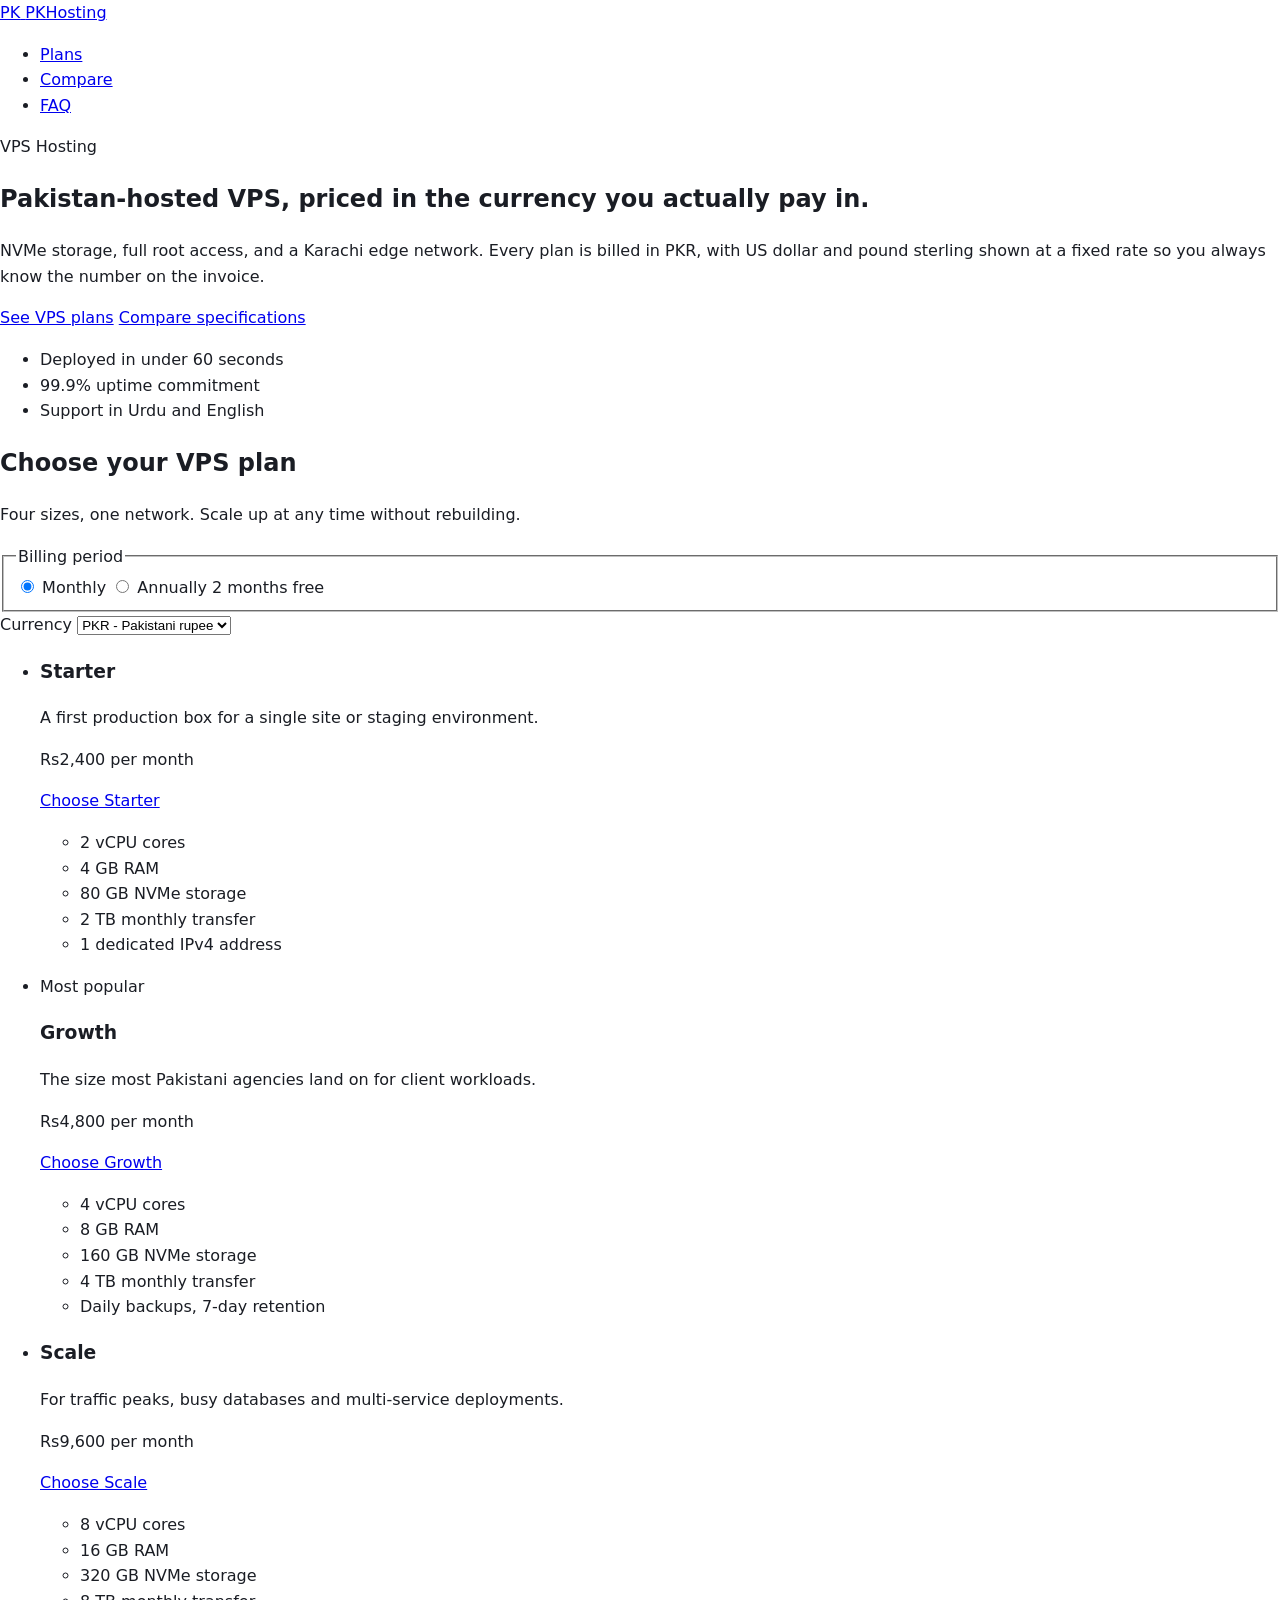
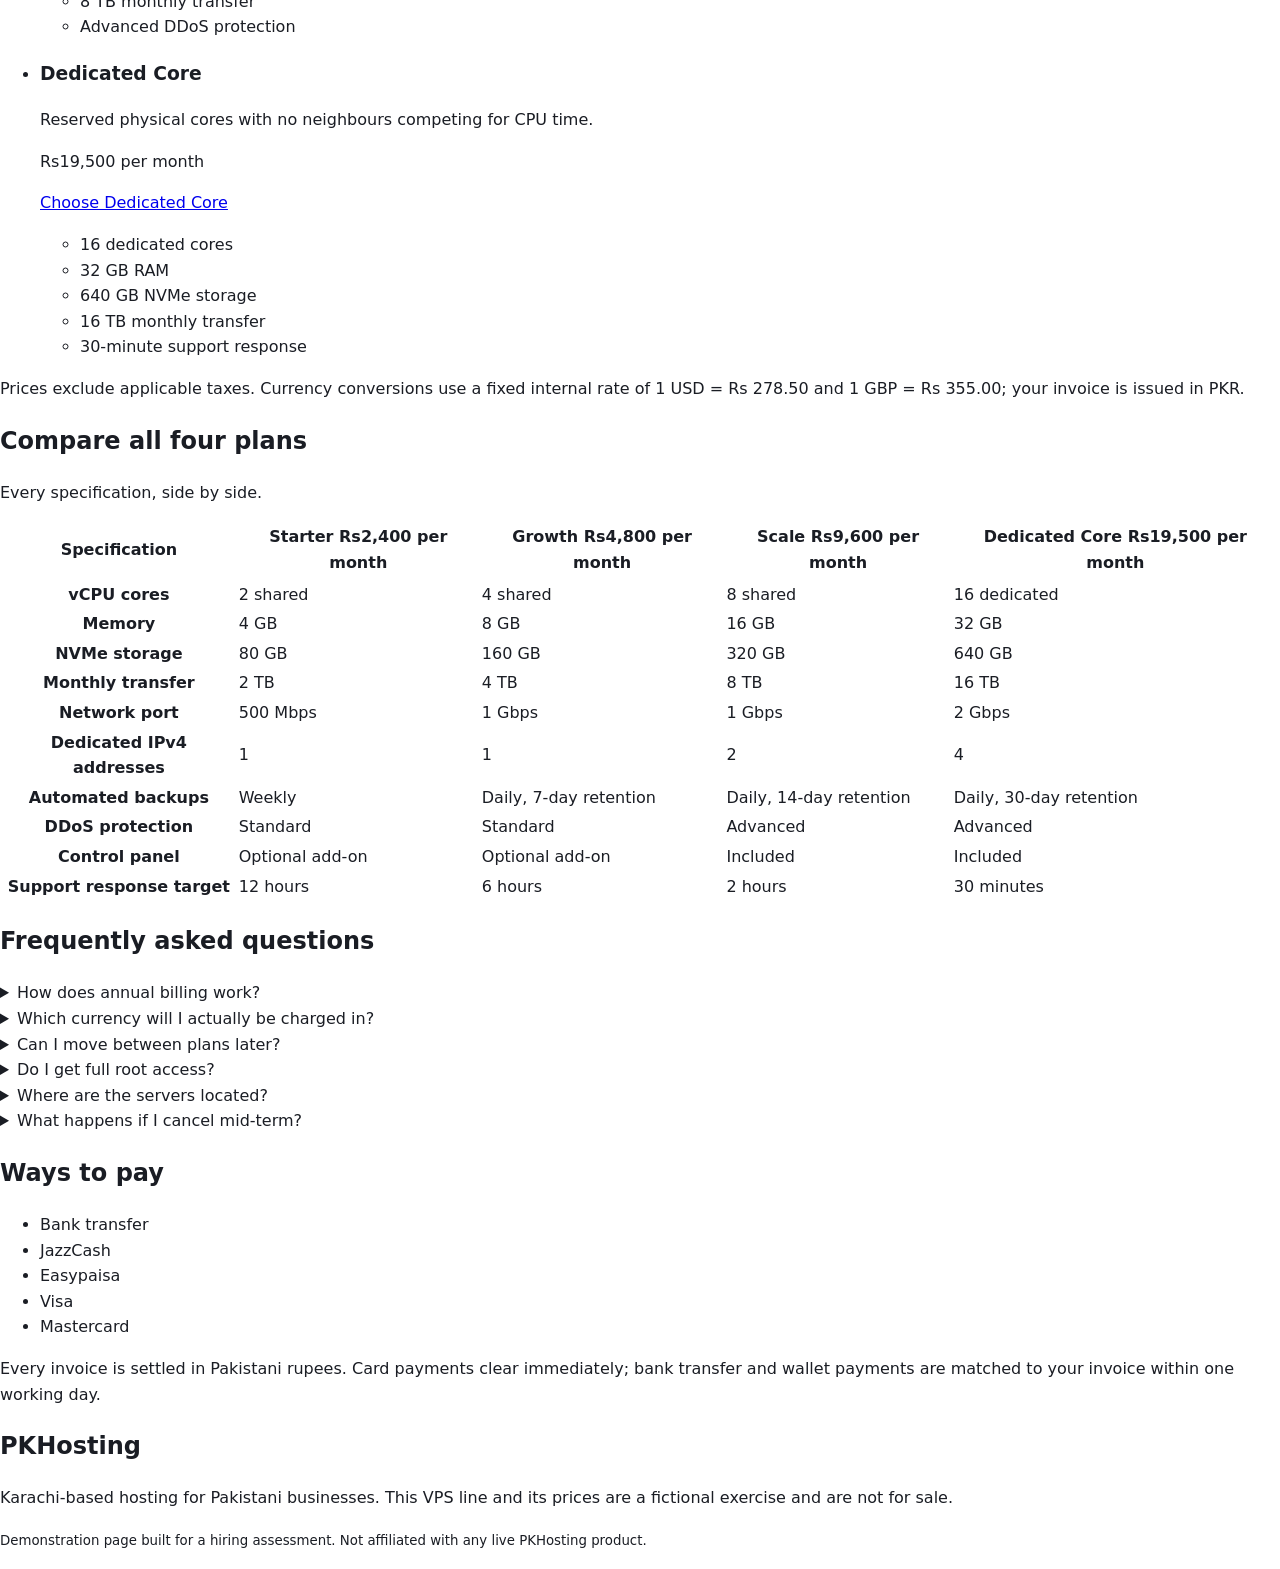
==== index.html @ d2197030 "Scaffold repo and semantic page markup Build the page as static HTML first, so it reads correctly be" ====
<!doctype html>
<html lang="en" class="no-js">
<head>
<meta charset="utf-8">
<meta name="viewport" content="width=device-width, initial-scale=1">
<title>VPS Hosting | PKHosting</title>
<meta name="description" content="VPS hosting plans for Pakistan. NVMe storage, full root access, and local support. Monthly or annual billing in PKR, USD or GBP.">
<link rel="stylesheet" href="css/styles.css">
<script>document.documentElement.classList.remove('no-js');</script>
</head>
<body>

<a class="skip-link" href="#main">Skip to main content</a>

<header class="site-header">
  <div class="wrap site-header__inner">
    <a class="brand" href="#main">
      <span class="brand__mark" aria-hidden="true">PK</span>
      <span class="brand__name">PKHosting</span>
    </a>
    <nav class="site-nav" aria-label="Primary">
      <ul class="site-nav__list">
        <li><a href="#plans">Plans</a></li>
        <li><a href="#compare">Compare</a></li>
        <li><a href="#faq">FAQ</a></li>
      </ul>
    </nav>
  </div>
</header>

<main id="main">

  <!-- Hero -->
  <section class="hero">
    <div class="wrap hero__inner">
      <p class="hero__eyebrow">VPS Hosting</p>
      <h1 class="hero__title">Pakistan-hosted VPS, priced in the currency you actually pay in.</h1>
      <p class="hero__lede">
        NVMe storage, full root access, and a Karachi edge network. Every plan is billed
        in PKR, with US dollar and pound sterling shown at a fixed rate so
        you always know the number on the invoice.
      </p>
      <p class="hero__actions">
        <a class="btn btn--primary" href="#plans">See VPS plans</a>
        <a class="btn btn--ghost" href="#compare">Compare specifications</a>
      </p>
      <ul class="hero__points">
        <li>Deployed in under 60 seconds</li>
        <li>99.9% uptime commitment</li>
        <li>Support in Urdu and English</li>
      </ul>
    </div>
  </section>

  <!-- Plans -->
  <section id="plans" class="plans" aria-labelledby="plans-heading">
    <div class="wrap">
      <div class="section-head">
        <h2 id="plans-heading">Choose your VPS plan</h2>
        <p class="section-head__lede">Four sizes, one network. Scale up at any time without rebuilding.</p>
      </div>

      <!-- Hidden without JS, so we never show a control that cannot do anything. -->
      <div class="controls js-only">
        <fieldset class="billing">
          <legend class="billing__legend">Billing period</legend>
          <div class="billing__options">
            <input type="radio" id="billing-monthly" name="billing" value="monthly" checked>
            <label for="billing-monthly">Monthly</label>
            <input type="radio" id="billing-annual" name="billing" value="annual">
            <label for="billing-annual">Annually <span class="billing__hint">2 months free</span></label>
          </div>
        </fieldset>

        <div class="currency">
          <label for="currency-select">Currency</label>
          <select id="currency-select" name="currency">
            <option value="PKR" selected>PKR - Pakistani rupee</option>
            <option value="USD">USD - US dollar</option>
            <option value="GBP">GBP - pound sterling</option>
          </select>
        </div>
      </div>

      <!-- Monthly PKR is the source of truth. data-plan keys the rewrite; text and key must not drift. -->
      <ul class="cards" role="list">

        <li class="card">
          <h3 class="card__name" id="plan-starter">Starter</h3>
          <p class="card__pitch">A first production box for a single site or staging environment.</p>
          <p class="card__price">
            <span class="price" data-plan="starter">
              <span class="price__symbol">Rs</span><span class="price__amount">2,400</span>
            </span>
            <span class="price__period">per month</span>
          </p>
          <p class="card__annual" data-annual-line hidden>
            <span class="card__annual-total"></span>
            <span class="card__annual-save"></span>
          </p>
          <p class="card__cta">
            <a class="btn btn--ghost btn--block" href="#compare" aria-describedby="plan-starter">Choose Starter</a>
          </p>
          <ul class="card__specs" role="list">
            <li>2 vCPU cores</li>
            <li>4 GB RAM</li>
            <li>80 GB NVMe storage</li>
            <li>2 TB monthly transfer</li>
            <li>1 dedicated IPv4 address</li>
          </ul>
        </li>

        <li class="card card--featured">
          <p class="card__flag">Most popular</p>
          <h3 class="card__name" id="plan-growth">Growth</h3>
          <p class="card__pitch">The size most Pakistani agencies land on for client workloads.</p>
          <p class="card__price">
            <span class="price" data-plan="growth">
              <span class="price__symbol">Rs</span><span class="price__amount">4,800</span>
            </span>
            <span class="price__period">per month</span>
          </p>
          <p class="card__annual" data-annual-line hidden>
            <span class="card__annual-total"></span>
            <span class="card__annual-save"></span>
          </p>
          <p class="card__cta">
            <a class="btn btn--primary btn--block" href="#compare" aria-describedby="plan-growth">Choose Growth</a>
          </p>
          <ul class="card__specs" role="list">
            <li>4 vCPU cores</li>
            <li>8 GB RAM</li>
            <li>160 GB NVMe storage</li>
            <li>4 TB monthly transfer</li>
            <li>Daily backups, 7-day retention</li>
          </ul>
        </li>

        <li class="card">
          <h3 class="card__name" id="plan-scale">Scale</h3>
          <p class="card__pitch">For traffic peaks, busy databases and multi-service deployments.</p>
          <p class="card__price">
            <span class="price" data-plan="scale">
              <span class="price__symbol">Rs</span><span class="price__amount">9,600</span>
            </span>
            <span class="price__period">per month</span>
          </p>
          <p class="card__annual" data-annual-line hidden>
            <span class="card__annual-total"></span>
            <span class="card__annual-save"></span>
          </p>
          <p class="card__cta">
            <a class="btn btn--ghost btn--block" href="#compare" aria-describedby="plan-scale">Choose Scale</a>
          </p>
          <ul class="card__specs" role="list">
            <li>8 vCPU cores</li>
            <li>16 GB RAM</li>
            <li>320 GB NVMe storage</li>
            <li>8 TB monthly transfer</li>
            <li>Advanced DDoS protection</li>
          </ul>
        </li>

        <li class="card">
          <h3 class="card__name" id="plan-dedicated">Dedicated Core</h3>
          <p class="card__pitch">Reserved physical cores with no neighbours competing for CPU time.</p>
          <p class="card__price">
            <span class="price" data-plan="dedicated">
              <span class="price__symbol">Rs</span><span class="price__amount">19,500</span>
            </span>
            <span class="price__period">per month</span>
          </p>
          <p class="card__annual" data-annual-line hidden>
            <span class="card__annual-total"></span>
            <span class="card__annual-save"></span>
          </p>
          <p class="card__cta">
            <a class="btn btn--ghost btn--block" href="#compare" aria-describedby="plan-dedicated">Choose Dedicated Core</a>
          </p>
          <ul class="card__specs" role="list">
            <li>16 dedicated cores</li>
            <li>32 GB RAM</li>
            <li>640 GB NVMe storage</li>
            <li>16 TB monthly transfer</li>
            <li>30-minute support response</li>
          </ul>
        </li>

      </ul>

      <p class="plans__note">
        Prices exclude applicable taxes. Currency conversions use a fixed internal rate
        of 1 USD = Rs 278.50 and 1 GBP = Rs 355.00; your invoice is issued in PKR.
      </p>
    </div>
  </section>

  <!-- Comparison -->
  <section id="compare" class="compare" aria-labelledby="compare-heading">
    <div class="wrap">
      <div class="section-head">
        <h2 id="compare-heading">Compare all four plans</h2>
        <p class="section-head__lede">Every specification, side by side.</p>
      </div>

      <!-- tabindex makes the overflow scrollable by keyboard; role+label name it on focus. -->
      <div class="table-scroll" tabindex="0" role="region" aria-labelledby="compare-heading">
        <table class="spec-table">
          <caption class="visually-hidden">
            VPS plan specifications compared across Starter, Growth, Scale and Dedicated Core.
          </caption>
          <thead>
            <tr>
              <th scope="col" class="spec-table__rowhead">Specification</th>
              <th scope="col">
                <span class="spec-table__plan">Starter</span>
                <span class="price" data-plan="starter">
                  <span class="price__symbol">Rs</span><span class="price__amount">2,400</span>
                </span>
                <span class="spec-table__period">per month</span>
              </th>
              <th scope="col" class="spec-table__col--featured">
                <span class="spec-table__plan">Growth</span>
                <span class="price" data-plan="growth">
                  <span class="price__symbol">Rs</span><span class="price__amount">4,800</span>
                </span>
                <span class="spec-table__period">per month</span>
              </th>
              <th scope="col">
                <span class="spec-table__plan">Scale</span>
                <span class="price" data-plan="scale">
                  <span class="price__symbol">Rs</span><span class="price__amount">9,600</span>
                </span>
                <span class="spec-table__period">per month</span>
              </th>
              <th scope="col">
                <span class="spec-table__plan">Dedicated Core</span>
                <span class="price" data-plan="dedicated">
                  <span class="price__symbol">Rs</span><span class="price__amount">19,500</span>
                </span>
                <span class="spec-table__period">per month</span>
              </th>
            </tr>
          </thead>
          <tbody>
            <tr>
              <th scope="row">vCPU cores</th>
              <td>2 shared</td>
              <td>4 shared</td>
              <td>8 shared</td>
              <td>16 dedicated</td>
            </tr>
            <tr>
              <th scope="row">Memory</th>
              <td>4 GB</td>
              <td>8 GB</td>
              <td>16 GB</td>
              <td>32 GB</td>
            </tr>
            <tr>
              <th scope="row">NVMe storage</th>
              <td>80 GB</td>
              <td>160 GB</td>
              <td>320 GB</td>
              <td>640 GB</td>
            </tr>
            <tr>
              <th scope="row">Monthly transfer</th>
              <td>2 TB</td>
              <td>4 TB</td>
              <td>8 TB</td>
              <td>16 TB</td>
            </tr>
            <tr>
              <th scope="row">Network port</th>
              <td>500 Mbps</td>
              <td>1 Gbps</td>
              <td>1 Gbps</td>
              <td>2 Gbps</td>
            </tr>
            <tr>
              <th scope="row">Dedicated IPv4 addresses</th>
              <td>1</td>
              <td>1</td>
              <td>2</td>
              <td>4</td>
            </tr>
            <tr>
              <th scope="row">Automated backups</th>
              <td>Weekly</td>
              <td>Daily, 7-day retention</td>
              <td>Daily, 14-day retention</td>
              <td>Daily, 30-day retention</td>
            </tr>
            <tr>
              <th scope="row">DDoS protection</th>
              <td>Standard</td>
              <td>Standard</td>
              <td>Advanced</td>
              <td>Advanced</td>
            </tr>
            <tr>
              <th scope="row">Control panel</th>
              <td>Optional add-on</td>
              <td>Optional add-on</td>
              <td>Included</td>
              <td>Included</td>
            </tr>
            <tr>
              <th scope="row">Support response target</th>
              <td>12 hours</td>
              <td>6 hours</td>
              <td>2 hours</td>
              <td>30 minutes</td>
            </tr>
          </tbody>
        </table>
      </div>
    </div>
  </section>

  <!-- FAQ -->
  <section id="faq" class="faq" aria-labelledby="faq-heading">
    <div class="wrap wrap--narrow">
      <div class="section-head">
        <h2 id="faq-heading">Frequently asked questions</h2>
      </div>

      <details class="faq__item">
        <summary>How does annual billing work?</summary>
        <div class="faq__body">
          <p>
            Annual plans are charged for ten months instead of twelve, so two months are
            free. The full year is invoiced once, up front, and the per-month figure shown
            on annual cards is that yearly total divided by twelve.
          </p>
        </div>
      </details>

      <details class="faq__item">
        <summary>Which currency will I actually be charged in?</summary>
        <div class="faq__body">
          <p>
            Every invoice is issued in Pakistani rupees. US dollar and pound sterling
            figures are shown for reference at a fixed internal rate and are not a
            live market quote, so what you see here is what appears on the invoice.
          </p>
        </div>
      </details>

      <details class="faq__item">
        <summary>Can I move between plans later?</summary>
        <div class="faq__body">
          <p>
            Yes. Upgrades apply immediately with the remaining balance credited against
            the new plan. Downgrades take effect at the start of your next billing period
            so you keep the resources you have already paid for.
          </p>
        </div>
      </details>

      <details class="faq__item">
        <summary>Do I get full root access?</summary>
        <div class="faq__body">
          <p>
            All four plans include full root access over SSH, your own kernel, and a
            console you can reach even if the network configuration is broken. A control
            panel is available if you would rather not work at the command line.
          </p>
        </div>
      </details>

      <details class="faq__item">
        <summary>Where are the servers located?</summary>
        <div class="faq__body">
          <p>
            The VPS fleet is hosted in Karachi with an onward peering route through Dubai.
            For visitors inside Pakistan this keeps round-trip latency well below what an
            equivalent server in Europe or North America can offer.
          </p>
        </div>
      </details>

      <details class="faq__item">
        <summary>What happens if I cancel mid-term?</summary>
        <div class="faq__body">
          <p>
            Monthly plans can be cancelled before the next renewal date with no fee.
            Annual plans are refundable on a pro-rata basis for the unused whole months,
            less the two months that were given free at the start of the term.
          </p>
        </div>
      </details>
    </div>
  </section>

  <!-- Summarises the change; re-reading all eight prices on every toggle is unusable. -->
  <p id="price-announcer" class="visually-hidden" role="status" aria-live="polite" aria-atomic="true"></p>

</main>

<footer class="site-footer">
  <div class="wrap site-footer__inner">

    <section class="payments" aria-labelledby="payments-heading">
      <h2 id="payments-heading" class="site-footer__heading">Ways to pay</h2>
      <ul class="payments__list" role="list">
        <li class="payment">Bank transfer</li>
        <li class="payment">JazzCash</li>
        <li class="payment">Easypaisa</li>
        <li class="payment">Visa</li>
        <li class="payment">Mastercard</li>
      </ul>
      <p class="payments__note">
        Every invoice is settled in Pakistani rupees. Card payments clear immediately;
        bank transfer and wallet payments are matched to your invoice within one working day.
      </p>
    </section>

    <section class="site-footer__about" aria-labelledby="about-heading">
      <h2 id="about-heading" class="site-footer__heading">PKHosting</h2>
      <p>
        Karachi-based hosting for Pakistani businesses. This VPS line and its prices are
        a fictional exercise and are not for sale.
      </p>
    </section>

  </div>
  <p class="site-footer__legal">
    <small>Demonstration page built for a hiring assessment. Not affiliated with any live PKHosting product.</small>
  </p>
</footer>

</body>
</html>
---- css/styles.css ----
/* ============================================================================
   PKHosting VPS Hosting - baseline layer
   ----------------------------------------------------------------------------
   Only the rules the markup cannot be judged without: the utilities referenced
   by class in index.html, and the scroll containment that keeps the comparison
   table off the page's horizontal axis.
   ========================================================================== */

*,
*::before,
*::after {
  box-sizing: border-box;
}

body {
  margin: 0;
  font-family: system-ui, -apple-system, "Segoe UI", Roboto, sans-serif;
  line-height: 1.6;
  color: #1a1d24;
  background: #ffffff;
}

/* Content that must exist for assistive technology but not on screen. */
.visually-hidden {
  position: absolute;
  width: 1px;
  height: 1px;
  margin: -1px;
  padding: 0;
  border: 0;
  overflow: hidden;
  clip: rect(0 0 0 0);
  clip-path: inset(50%);
  white-space: nowrap;
}

/* Skip link stays reachable, and becomes visible once focused. */
.skip-link {
  position: absolute;
  left: 0;
  top: -3rem;
  z-index: 10;
  padding: 0.5rem 1rem;
  background: #1a1d24;
  color: #ffffff;
  transition: top 120ms ease-in;
}

.skip-link:focus {
  top: 0;
}

/*
  The billing toggle and currency selector do nothing without scripting, so
  they are not offered at all in that case. The prices already in the markup
  are monthly PKR and remain correct.
*/
.no-js .js-only {
  display: none;
}

/*
  Horizontal scrolling is confined to this container. Page-level sideways
  scroll is treated as a defect, a visibly scrollable table is not.
*/
.table-scroll {
  overflow-x: auto;
  -webkit-overflow-scrolling: touch;
}

/* Never remove the focus ring; the visual pass restyles it rather than hiding it. */
:focus-visible {
  outline: 3px solid #0b5fff;
  outline-offset: 2px;
}
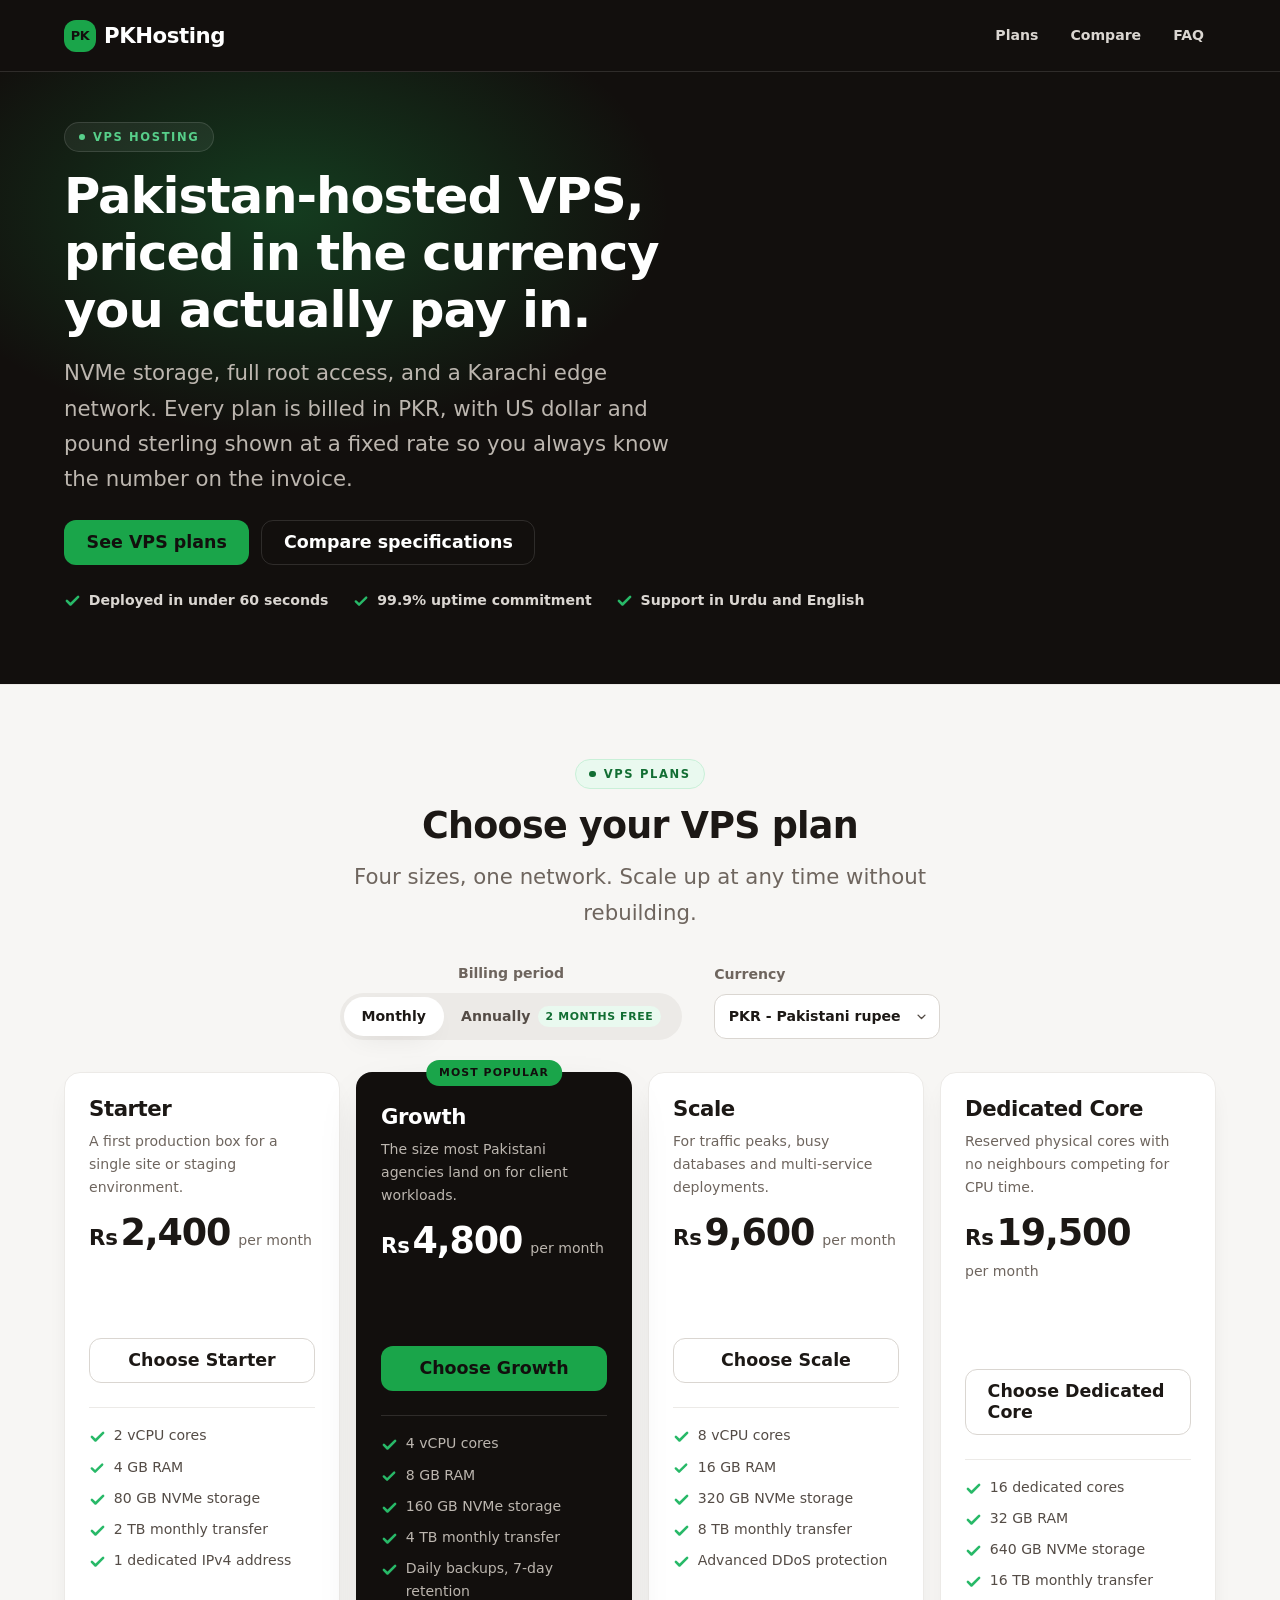
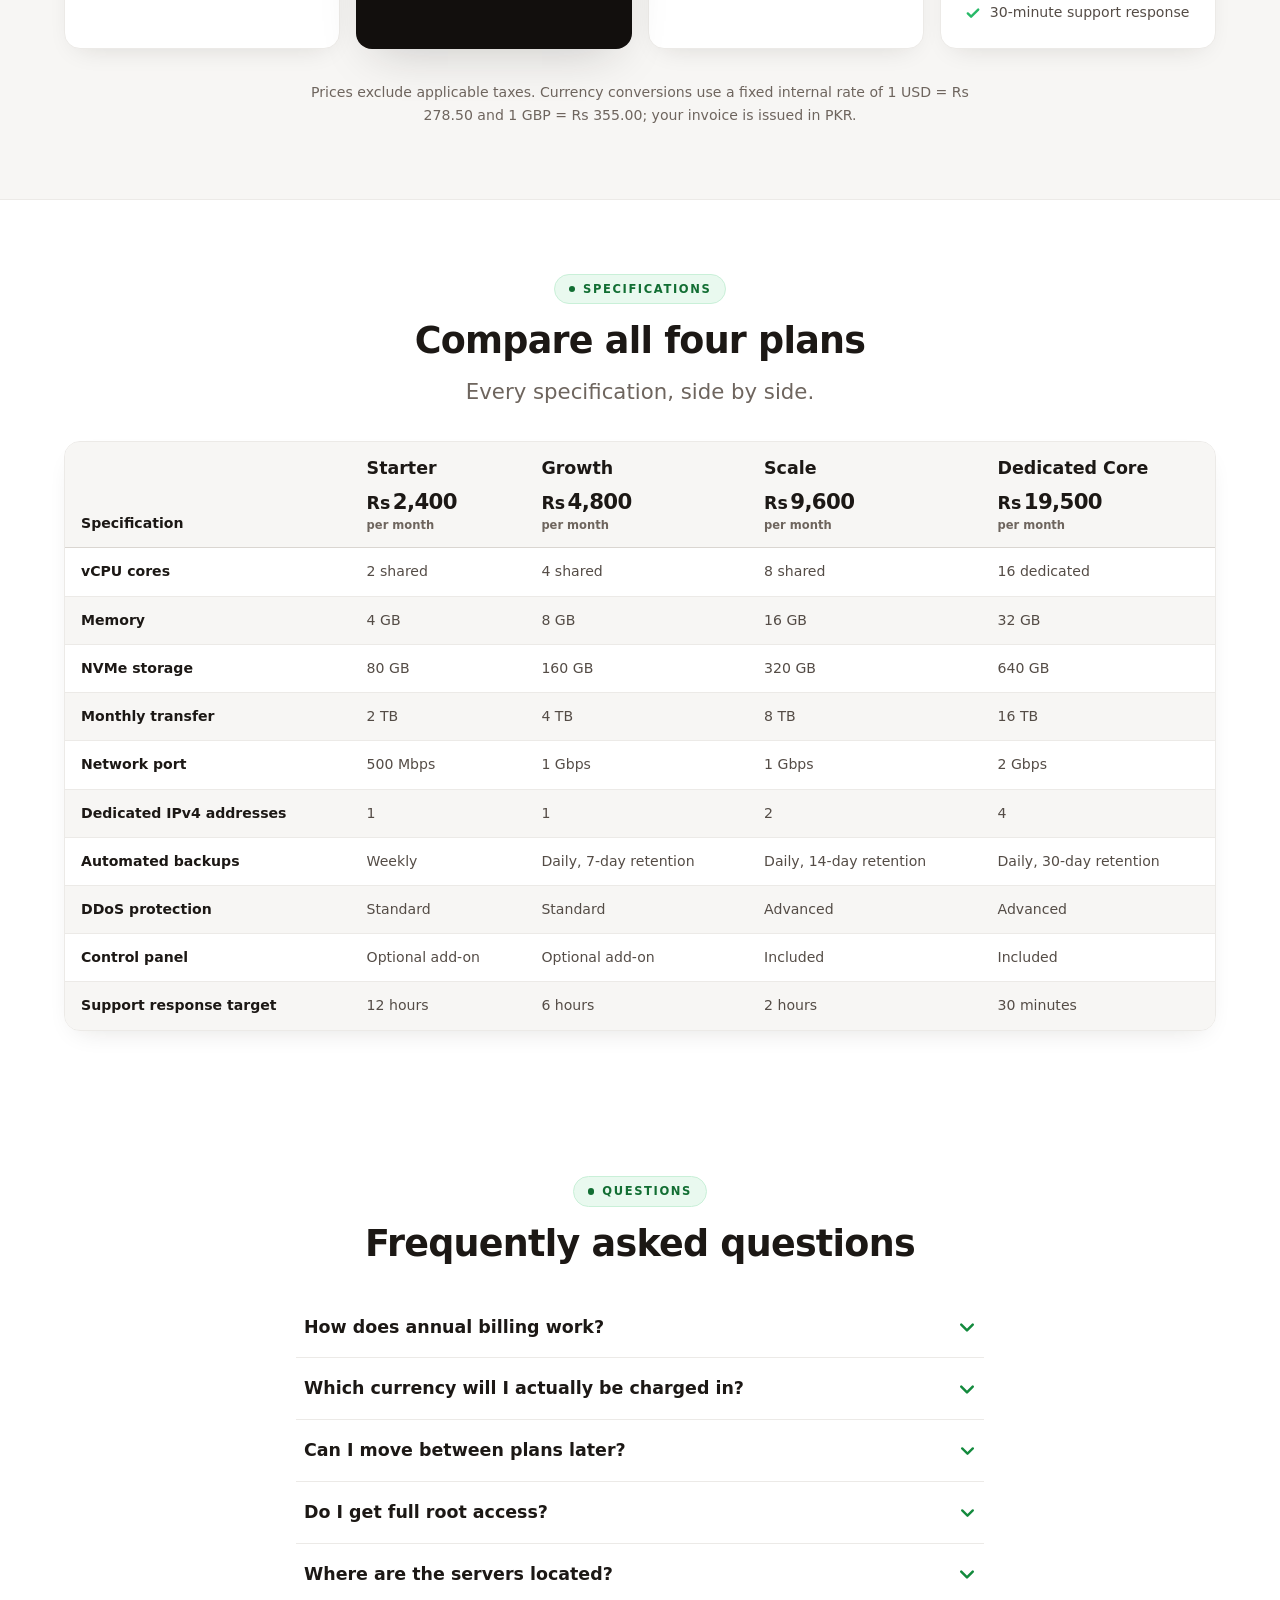
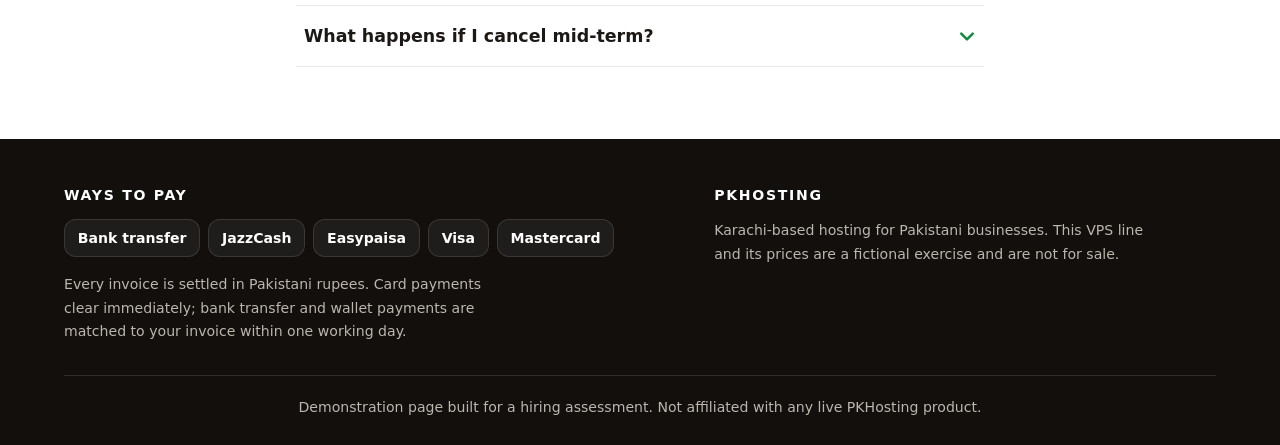
==== commit aa379889: "Style the page against the PKHosting design system Pull the real tokens from their compiled styleshe" ====
--- a/index.html
+++ b/index.html
@@ -56,6 +56,7 @@
   <section id="plans" class="plans" aria-labelledby="plans-heading">
     <div class="wrap">
       <div class="section-head">
+        <p class="section-head__eyebrow">VPS plans</p>
         <h2 id="plans-heading">Choose your VPS plan</h2>
         <p class="section-head__lede">Four sizes, one network. Scale up at any time without rebuilding.</p>
       </div>
@@ -199,6 +200,7 @@
   <section id="compare" class="compare" aria-labelledby="compare-heading">
     <div class="wrap">
       <div class="section-head">
+        <p class="section-head__eyebrow">Specifications</p>
         <h2 id="compare-heading">Compare all four plans</h2>
         <p class="section-head__lede">Every specification, side by side.</p>
       </div>
@@ -323,6 +325,7 @@
   <section id="faq" class="faq" aria-labelledby="faq-heading">
     <div class="wrap wrap--narrow">
       <div class="section-head">
+        <p class="section-head__eyebrow">Questions</p>
         <h2 id="faq-heading">Frequently asked questions</h2>
       </div>
 
@@ -426,9 +429,11 @@
     </section>
 
   </div>
-  <p class="site-footer__legal">
-    <small>Demonstration page built for a hiring assessment. Not affiliated with any live PKHosting product.</small>
-  </p>
+  <div class="wrap">
+    <p class="site-footer__legal">
+      <small>Demonstration page built for a hiring assessment. Not affiliated with any live PKHosting product.</small>
+    </p>
+  </div>
 </footer>
 
 </body>
--- a/css/styles.css
+++ b/css/styles.css
@@ -1,10 +1,94 @@
 /* ============================================================================
-   PKHosting VPS Hosting - baseline layer
+   PKHosting VPS Hosting
    ----------------------------------------------------------------------------
-   Only the rules the markup cannot be judged without: the utilities referenced
-   by class in index.html, and the scroll containment that keeps the comparison
-   table off the page's horizontal axis.
+   1  Tokens
+   2  Base
+   3  Utilities
+   4  Buttons
+   5  Header
+   6  Hero
+   7  Section heads
+   8  Controls
+   9  Plan cards
+   10 Comparison table
+   11 FAQ
+   12 Footer
+   13 Motion
    ========================================================================== */
+
+
+/* 1  Tokens ================================================================ */
+
+:root {
+  /* Palette. Warm neutrals, not blue greys, and the green/red of the flag. */
+  --brand-50:  #e9f9ef;
+  --brand-100: #c9f0d8;
+  --brand-300: #57cf8a;
+  --brand-400: #28b968;
+  --brand-500: #1aa54a;
+  --brand-600: #138a3d;
+  --brand-700: #126e33;
+
+  --ink-50:  #f7f6f4;
+  --ink-100: #eceae7;
+  --ink-200: #dad6d1;
+  --ink-300: #bcb6af;
+  --ink-500: #6e655e;
+  --ink-600: #544c46;
+  --ink-900: #1c1815;
+  --ink-950: #120f0d;
+
+  /* Semantic. Green never carries text on white: brand-500 is 3.2:1 there.
+     It fills, and near-black sits on top of it at 5.9:1. */
+  --surface:          #ffffff;
+  --surface-sunken:   var(--ink-50);
+  --surface-inverse:  var(--ink-950);
+  --text:             var(--ink-900);
+  --text-body:        var(--ink-600);   /* 8.4:1 on white */
+  --text-muted:       var(--ink-500);   /* 5.7:1 on white */
+  --text-on-inverse:  #ffffff;
+  --text-body-inverse:var(--ink-300);   /* 9.5:1 on ink-950 */
+  --accent-on-light:  var(--brand-700); /* 6.4:1 on white */
+  --accent-on-dark:   var(--brand-300); /* 9.7:1 on ink-950 */
+  --border:           var(--ink-100);
+  --border-strong:    var(--ink-200);
+  --border-inverse:   #ffffff1f;
+  --focus:            var(--brand-600);
+  --focus-inverse:    var(--brand-300);
+
+  /* Type. Webfonts would cost a network request, so the stack is local. */
+  --font: system-ui, -apple-system, "Segoe UI", Roboto, "Helvetica Neue", Arial, sans-serif;
+
+  --step--1: clamp(0.82rem, 0.79rem + 0.13vw, 0.88rem);
+  --step-0:  clamp(1rem, 0.96rem + 0.17vw, 1.09rem);
+  --step-1:  clamp(1.15rem, 1.08rem + 0.32vw, 1.33rem);
+  --step-3:  clamp(1.65rem, 1.4rem + 1.1vw, 2.3rem);
+  --step-4:  clamp(2rem, 1.55rem + 2vw, 3.1rem);
+
+  /* Space */
+  --sp-1: 0.25rem;
+  --sp-2: 0.5rem;
+  --sp-3: 0.75rem;
+  --sp-4: 1rem;
+  --sp-5: 1.5rem;
+  --sp-6: 2rem;
+  --sp-7: 3rem;
+  --sp-8: 4.5rem;
+
+  --radius:    0.75rem;
+  --radius-lg: 1rem;
+  --radius-pill: 999px;
+
+  /* Shadows are tinted with the warm ink, not with grey. */
+  --shadow-soft: 0 10px 28px -14px #1c181529;
+  --shadow-card: 0 18px 48px -18px #1c181538;
+
+  --wrap: 75rem;
+  --wrap-narrow: 46rem;
+}
+
+
+/* 2  Base ================================================================== */
 
 *,
 *::before,
@@ -14,13 +98,61 @@
 
 body {
   margin: 0;
-  font-family: system-ui, -apple-system, "Segoe UI", Roboto, sans-serif;
-  line-height: 1.6;
-  color: #1a1d24;
-  background: #ffffff;
-}
-
-/* Content that must exist for assistive technology but not on screen. */
+  font-family: var(--font);
+  font-size: var(--step-0);
+  line-height: 1.65;
+  color: var(--text-body);
+  background: var(--surface);
+  -webkit-text-size-adjust: 100%;
+}
+
+h1, h2, h3 {
+  margin: 0;
+  color: var(--text);
+  line-height: 1.15;
+  letter-spacing: -0.02em;
+  text-wrap: balance;
+}
+
+h1 { font-size: var(--step-4); font-weight: 800; }
+h2 { font-size: var(--step-3); font-weight: 800; }
+h3 { font-size: var(--step-1); font-weight: 700; }
+
+p { margin: 0; }
+
+ul {
+  margin: 0;
+  padding: 0;
+  list-style: none;
+}
+
+a { color: var(--accent-on-light); }
+
+img, svg { max-width: 100%; }
+
+/* Digits in prices and specs should not jitter as they change width. */
+.price__amount,
+.spec-table td,
+.card__annual {
+  font-variant-numeric: tabular-nums;
+}
+
+
+/* 3  Utilities ============================================================= */
+
+.wrap {
+  width: 100%;
+  max-width: var(--wrap);
+  margin-inline: auto;
+  padding-inline: var(--sp-4);
+}
+
+.wrap--narrow { max-width: var(--wrap-narrow); }
+
+@media (min-width: 40em) {
+  .wrap { padding-inline: var(--sp-5); }
+}
+
 .visually-hidden {
   position: absolute;
   width: 1px;
@@ -29,47 +161,809 @@
   padding: 0;
   border: 0;
   overflow: hidden;
-  clip: rect(0 0 0 0);
   clip-path: inset(50%);
   white-space: nowrap;
 }
 
-/* Skip link stays reachable, and becomes visible once focused. */
 .skip-link {
   position: absolute;
-  left: 0;
-  top: -3rem;
-  z-index: 10;
-  padding: 0.5rem 1rem;
-  background: #1a1d24;
-  color: #ffffff;
-  transition: top 120ms ease-in;
+  left: var(--sp-4);
+  top: -4rem;
+  z-index: 20;
+  padding: var(--sp-3) var(--sp-4);
+  border-radius: 0 0 var(--radius) var(--radius);
+  background: var(--surface);
+  color: var(--text);
+  font-weight: 700;
+  text-decoration: none;
 }
 
 .skip-link:focus {
   top: 0;
 }
 
-/*
-  The billing toggle and currency selector do nothing without scripting, so
-  they are not offered at all in that case. The prices already in the markup
-  are monthly PKR and remain correct.
-*/
+/* The billing and currency controls do nothing without scripting. */
 .no-js .js-only {
   display: none;
 }
 
+:focus-visible {
+  outline: 3px solid var(--focus);
+  outline-offset: 2px;
+}
+
+.site-header :focus-visible,
+.hero :focus-visible,
+.site-footer :focus-visible,
+.card--featured :focus-visible {
+  outline-color: var(--focus-inverse);
+}
+
+
+/* 4  Buttons =============================================================== */
+
+.btn {
+  display: inline-flex;
+  align-items: center;
+  justify-content: center;
+  gap: var(--sp-2);
+  padding: 0.7rem 1.35rem;
+  border: 1px solid transparent;
+  border-radius: var(--radius);
+  font: inherit;
+  font-weight: 700;
+  line-height: 1.2;
+  text-decoration: none;
+  cursor: pointer;
+  transition: background-color 150ms ease, border-color 150ms ease, transform 150ms ease;
+}
+
+.btn--primary {
+  background: var(--brand-500);
+  color: var(--ink-950);   /* 5.9:1, the same pairing PKHosting uses */
+}
+
+.btn--primary:hover {
+  background: var(--brand-400);
+}
+
+.btn--ghost {
+  background: transparent;
+  border-color: var(--border-strong);
+  color: var(--text);
+}
+
+.btn--ghost:hover {
+  background: var(--ink-50);
+  border-color: var(--ink-300);
+}
+
+.btn--block {
+  width: 100%;
+}
+
+/* On dark ground the ghost outline needs to borrow the inverse tokens. */
+.hero .btn--ghost,
+.card--featured .btn--ghost {
+  border-color: var(--border-inverse);
+  color: var(--text-on-inverse);
+}
+
+.hero .btn--ghost:hover,
+.card--featured .btn--ghost:hover {
+  background: #ffffff14;
+  border-color: #ffffff3d;
+}
+
+
+/* 5  Header ================================================================ */
+
+.site-header {
+  background: var(--surface-inverse);
+  color: var(--text-on-inverse);
+  border-bottom: 1px solid var(--border-inverse);
+}
+
+.site-header__inner {
+  display: flex;
+  flex-wrap: wrap;
+  align-items: center;
+  justify-content: space-between;
+  gap: var(--sp-3) var(--sp-5);
+  padding-block: var(--sp-4);
+}
+
+.brand {
+  display: inline-flex;
+  align-items: center;
+  gap: var(--sp-2);
+  color: var(--text-on-inverse);
+  font-weight: 800;
+  font-size: var(--step-1);
+  letter-spacing: -0.02em;
+  text-decoration: none;
+}
+
+.brand__mark {
+  display: grid;
+  place-items: center;
+  width: 2rem;
+  height: 2rem;
+  border-radius: var(--radius);
+  background: var(--brand-500);
+  color: var(--ink-950);
+  font-size: 0.8rem;
+  font-weight: 800;
+}
+
+.site-nav__list {
+  display: flex;
+  flex-wrap: wrap;
+  gap: var(--sp-2);
+}
+
+.site-nav__list a {
+  display: inline-block;
+  padding: var(--sp-2) var(--sp-3);
+  border-radius: var(--radius);
+  color: var(--ink-200);
+  font-size: var(--step--1);
+  font-weight: 600;
+  text-decoration: none;
+}
+
+.site-nav__list a:hover {
+  background: #ffffff14;
+  color: var(--text-on-inverse);
+}
+
+
+/* 6  Hero ================================================================== */
+
+.hero {
+  position: relative;
+  isolation: isolate;
+  background: var(--surface-inverse);
+  color: var(--text-body-inverse);
+  overflow: hidden;
+}
+
+/* The green wash behind the headline, drawn rather than downloaded. */
+.hero::before {
+  content: "";
+  position: absolute;
+  inset: -30% 35% 25% -20%;
+  z-index: -1;
+  background: radial-gradient(closest-side, #1aa54a4d, transparent 70%);
+  pointer-events: none;
+}
+
+.hero__inner {
+  padding-block: var(--sp-7) var(--sp-8);
+}
+
+.hero__title {
+  max-width: 20ch;
+}
+
+.hero__eyebrow,
+.section-head__eyebrow {
+  display: inline-flex;
+  align-items: center;
+  gap: var(--sp-2);
+  margin-bottom: var(--sp-4);
+  padding: 0.3rem 0.85rem;
+  border-radius: var(--radius-pill);
+  font-size: 0.72rem;
+  font-weight: 800;
+  letter-spacing: 0.14em;
+  text-transform: uppercase;
+}
+
+.hero__eyebrow::before,
+.section-head__eyebrow::before {
+  content: "";
+  width: 0.4rem;
+  height: 0.4rem;
+  border-radius: 50%;
+  background: currentColor;
+}
+
+.hero__eyebrow {
+  border: 1px solid var(--border-inverse);
+  background: #ffffff0f;
+  color: var(--accent-on-dark);
+}
+
+.hero__title {
+  color: var(--text-on-inverse);
+}
+
+.hero__lede {
+  margin-top: var(--sp-4);
+  max-width: 38rem;
+  font-size: var(--step-1);
+}
+
+.hero__actions {
+  display: flex;
+  flex-wrap: wrap;
+  gap: var(--sp-3);
+  margin-top: var(--sp-5);
+}
+
+.hero__points {
+  display: flex;
+  flex-wrap: wrap;
+  gap: var(--sp-3) var(--sp-5);
+  margin-top: var(--sp-5);
+  font-size: var(--step--1);
+  font-weight: 600;
+  color: var(--ink-200);
+}
+
+.hero__points li {
+  display: flex;
+  align-items: center;
+  gap: var(--sp-2);
+}
+
+.hero__points li::before,
+.card__specs li::before {
+  content: "";
+  flex: none;
+  width: 1.05rem;
+  height: 1.05rem;
+  background: no-repeat center / contain
+    url("data:image/svg+xml,%3Csvg xmlns='http://www.w3.org/2000/svg' viewBox='0 0 16 16' fill='none' stroke='%2328b968' stroke-width='2.4' stroke-linecap='round' stroke-linejoin='round'%3E%3Cpath d='m2.8 8.4 3.3 3.3L13.2 4.6'/%3E%3C/svg%3E");
+}
+
+
+/* 7  Section heads ========================================================= */
+
+.plans,
+.compare,
+.faq {
+  padding-block: var(--sp-8);
+}
+
+.plans {
+  background: var(--surface-sunken);
+  border-block: 1px solid var(--border);
+}
+
+.section-head {
+  max-width: 42rem;
+  margin-inline: auto;
+  margin-bottom: var(--sp-6);
+  text-align: center;
+}
+
+.section-head__eyebrow {
+  border: 1px solid var(--brand-100);
+  background: var(--brand-50);
+  color: var(--accent-on-light);
+}
+
+.section-head__lede {
+  margin-top: var(--sp-3);
+  font-size: var(--step-1);
+  color: var(--text-muted);
+}
+
+
+/* 8  Controls ============================================================== */
+
+.controls {
+  display: flex;
+  flex-wrap: wrap;
+  align-items: center;
+  justify-content: center;
+  gap: var(--sp-4) var(--sp-6);
+  margin-bottom: var(--sp-6);
+}
+
+.billing {
+  margin: 0;
+  padding: 0;
+  border: 0;
+  min-inline-size: 0;   /* fieldsets refuse to shrink without this */
+  text-align: center;
+}
+
+.billing__legend,
+.currency label {
+  padding: 0;
+  font-size: var(--step--1);
+  font-weight: 700;
+  color: var(--text-muted);
+}
+
+.billing__legend {
+  display: block;
+  margin-bottom: var(--sp-2);
+}
+
+/* Segmented control built from real radios, so arrow keys work as expected. */
+.billing__options {
+  position: relative;
+  display: inline-flex;
+  padding: var(--sp-1);
+  border-radius: var(--radius-pill);
+  background: var(--ink-100);
+}
+
+.billing__options input {
+  position: absolute;
+  width: 1px;
+  height: 1px;
+  opacity: 0;
+}
+
+.billing__options label {
+  display: inline-flex;
+  align-items: center;
+  gap: var(--sp-2);
+  padding: 0.5rem 1.1rem;
+  border-radius: var(--radius-pill);
+  font-size: var(--step--1);
+  font-weight: 700;
+  color: var(--text-body);
+  white-space: nowrap;
+  cursor: pointer;
+  transition: background-color 150ms ease, color 150ms ease;
+}
+
+.billing__options input:checked + label {
+  background: var(--surface);
+  color: var(--text);
+  box-shadow: var(--shadow-soft);
+}
+
+.billing__options input:focus-visible + label {
+  outline: 3px solid var(--focus);
+  outline-offset: 2px;
+}
+
+.billing__hint {
+  padding: 0.1rem 0.45rem;
+  border-radius: var(--radius-pill);
+  background: var(--brand-50);
+  color: var(--accent-on-light);
+  font-size: 0.68rem;
+  font-weight: 800;
+  letter-spacing: 0.06em;
+  text-transform: uppercase;
+}
+
+.currency {
+  display: flex;
+  flex-direction: column;
+  gap: var(--sp-2);
+  text-align: left;
+}
+
+.currency select {
+  -webkit-appearance: none;
+  appearance: none;
+  padding: 0.6rem 2.4rem 0.6rem 0.85rem;
+  border: 1px solid var(--border-strong);
+  border-radius: var(--radius);
+  background: var(--surface) no-repeat right 0.75rem center / 0.7rem
+    url("data:image/svg+xml,%3Csvg xmlns='http://www.w3.org/2000/svg' viewBox='0 0 16 16' fill='none' stroke='%23544c46' stroke-width='2' stroke-linecap='round' stroke-linejoin='round'%3E%3Cpath d='m3 6 5 5 5-5'/%3E%3C/svg%3E");
+  font: inherit;
+  font-size: var(--step--1);
+  font-weight: 600;
+  color: var(--text);
+  cursor: pointer;
+}
+
+.currency select:hover {
+  border-color: var(--ink-300);
+}
+
+
+/* 9  Plan cards ============================================================ */
+
+.cards {
+  display: grid;
+  gap: var(--sp-4);
+  grid-template-columns: repeat(auto-fit, minmax(15rem, 1fr));
+  align-items: start;
+}
+
+.card {
+  display: flex;
+  flex-direction: column;
+  min-width: 0;            /* keeps long spec text from widening the page */
+  height: 100%;
+  padding: var(--sp-5);
+  border: 1px solid var(--border);
+  border-radius: var(--radius-lg);
+  background: var(--surface);
+  box-shadow: var(--shadow-soft);
+}
+
+.card--featured {
+  position: relative;
+  padding-top: var(--sp-6);
+  border-color: transparent;
+  background: var(--surface-inverse);
+  color: var(--text-body-inverse);
+  box-shadow: var(--shadow-card);
+}
+
+.card--featured .card__name,
+.card--featured .price {
+  color: var(--text-on-inverse);
+}
+
+.card__flag {
+  position: absolute;
+  top: 0;
+  left: 50%;
+  transform: translate(-50%, -50%);
+  padding: 0.25rem 0.8rem;
+  border-radius: var(--radius-pill);
+  background: var(--brand-500);
+  color: var(--ink-950);
+  font-size: 0.68rem;
+  font-weight: 800;
+  letter-spacing: 0.1em;
+  text-transform: uppercase;
+  white-space: nowrap;
+}
+
+.card__pitch {
+  margin-top: var(--sp-2);
+  font-size: var(--step--1);
+  color: var(--text-muted);
+}
+
+.card--featured .card__pitch {
+  color: var(--text-body-inverse);
+}
+
+.card__price {
+  display: flex;
+  align-items: baseline;
+  flex-wrap: wrap;
+  gap: var(--sp-2);
+  margin-top: var(--sp-4);
+}
+
+.price {
+  display: inline-flex;
+  align-items: baseline;
+  gap: 0.15rem;
+  color: var(--text);
+  line-height: 1;
+}
+
+.price__symbol {
+  font-size: var(--step-1);
+  font-weight: 700;
+}
+
+.price__amount {
+  font-size: var(--step-3);
+  font-weight: 800;
+  letter-spacing: -0.03em;
+}
+
+.price__period {
+  font-size: var(--step--1);
+  color: var(--text-muted);
+}
+
+.card--featured .price__period {
+  color: var(--text-body-inverse);
+}
+
 /*
-  Horizontal scrolling is confined to this container. Page-level sideways
-  scroll is treated as a defect, a visibly scrollable table is not.
+  Height is reserved here whenever scripting is on, so switching to annual
+  fills the gap instead of pushing the card taller. The pricing module drops
+  the hidden attribute once at start-up; without it the block stays out of
+  the flow and no space is wasted.
+*/
+.card__annual {
+  display: flex;
+  flex-direction: column;
+  align-items: flex-start;
+  gap: var(--sp-2);
+  min-height: 3.6rem;
+  margin-top: var(--sp-3);
+  font-size: var(--step--1);
+}
+
+.card__annual-total {
+  font-weight: 600;
+  color: var(--text);
+}
+
+.card--featured .card__annual-total {
+  color: var(--text-on-inverse);
+}
+
+.card__annual-save:not(:empty) {
+  padding: 0.15rem 0.6rem;
+  border-radius: var(--radius-pill);
+  background: var(--brand-50);
+  color: var(--accent-on-light);
+  font-weight: 800;
+}
+
+.card--featured .card__annual-save:not(:empty) {
+  background: #28b96829;
+  color: var(--accent-on-dark);
+}
+
+.card__cta {
+  margin-top: var(--sp-4);
+}
+
+.card__specs {
+  display: flex;
+  flex-direction: column;
+  gap: var(--sp-2);
+  margin-top: var(--sp-5);
+  padding-top: var(--sp-4);
+  border-top: 1px solid var(--border);
+  font-size: var(--step--1);
+}
+
+.card--featured .card__specs {
+  border-top-color: var(--border-inverse);
+}
+
+.card__specs li {
+  display: flex;
+  align-items: flex-start;
+  gap: var(--sp-2);
+}
+
+.card__specs li::before {
+  margin-top: 0.25rem;
+}
+
+.plans__note {
+  max-width: 44rem;
+  margin: var(--sp-6) auto 0;
+  font-size: var(--step--1);
+  color: var(--text-muted);
+  text-align: center;
+}
+
+
+/* 10  Comparison table ===================================================== */
+
+/*
+  Horizontal scroll is confined to this container. The page never scrolls
+  sideways; the table is allowed to, visibly.
 */
 .table-scroll {
   overflow-x: auto;
-  -webkit-overflow-scrolling: touch;
-}
-
-/* Never remove the focus ring; the visual pass restyles it rather than hiding it. */
-:focus-visible {
-  outline: 3px solid #0b5fff;
-  outline-offset: 2px;
-}
+  border: 1px solid var(--border);
+  border-radius: var(--radius-lg);
+  background: var(--surface);
+  box-shadow: var(--shadow-soft);
+}
+
+.table-scroll:focus-visible {
+  outline: 3px solid var(--focus);
+  outline-offset: 3px;
+}
+
+.spec-table {
+  width: 100%;
+  min-width: 48rem;
+  border-collapse: collapse;
+  font-size: var(--step--1);
+}
+
+.spec-table th,
+.spec-table td {
+  padding: var(--sp-3) var(--sp-4);
+  text-align: left;
+  vertical-align: top;
+  border-bottom: 1px solid var(--border);
+}
+
+.spec-table thead th {
+  border-bottom: 1px solid var(--border-strong);
+  background: var(--ink-50);
+  color: var(--text);
+  vertical-align: bottom;
+}
+
+.spec-table__plan {
+  display: block;
+  font-size: var(--step-0);
+  font-weight: 800;
+}
+
+.spec-table thead .price {
+  margin-top: var(--sp-2);
+}
+
+.spec-table thead .price__amount {
+  font-size: var(--step-1);
+}
+
+.spec-table thead .price__symbol {
+  font-size: var(--step-0);
+}
+
+.spec-table__period {
+  display: block;
+  font-size: 0.72rem;
+  font-weight: 600;
+  color: var(--text-muted);
+}
+
+.spec-table__col--featured {
+  background: var(--brand-50);
+}
+
+/*
+  The row header stays put while the plan columns scroll, so a spec name is
+  never lost off the left edge.
+*/
+.spec-table tbody th {
+  position: sticky;
+  left: 0;
+  z-index: 1;
+  background: var(--surface);
+  color: var(--text);
+  font-weight: 700;
+  box-shadow: 1px 0 0 var(--border);
+}
+
+.spec-table thead .spec-table__rowhead {
+  left: 0;
+  z-index: 2;
+  position: sticky;
+  box-shadow: 1px 0 0 var(--border);
+}
+
+.spec-table tbody tr:nth-child(even) th,
+.spec-table tbody tr:nth-child(even) td {
+  background: var(--ink-50);
+}
+
+.spec-table tbody tr:last-child th,
+.spec-table tbody tr:last-child td {
+  border-bottom: 0;
+}
+
+
+/* 11  FAQ ================================================================== */
+
+.faq__item {
+  border-bottom: 1px solid var(--border);
+}
+
+.faq__item summary {
+  display: flex;
+  align-items: center;
+  justify-content: space-between;
+  gap: var(--sp-4);
+  padding: var(--sp-4) var(--sp-2);
+  color: var(--text);
+  font-size: var(--step-0);
+  font-weight: 700;
+  cursor: pointer;
+  list-style: none;
+}
+
+.faq__item summary::-webkit-details-marker {
+  display: none;
+}
+
+.faq__item summary::after {
+  content: "";
+  flex: none;
+  width: 1.1rem;
+  height: 1.1rem;
+  background: no-repeat center / contain
+    url("data:image/svg+xml,%3Csvg xmlns='http://www.w3.org/2000/svg' viewBox='0 0 16 16' fill='none' stroke='%23138a3d' stroke-width='2.2' stroke-linecap='round' stroke-linejoin='round'%3E%3Cpath d='m3 6 5 5 5-5'/%3E%3C/svg%3E");
+  transition: transform 180ms ease;
+}
+
+.faq__item[open] summary::after {
+  transform: rotate(180deg);
+}
+
+.faq__item summary:hover {
+  color: var(--accent-on-light);
+}
+
+.faq__body {
+  padding: 0 var(--sp-2) var(--sp-5);
+  max-width: 60ch;
+}
+
+
+/* 12  Footer =============================================================== */
+
+.site-footer {
+  padding-block: var(--sp-7) var(--sp-5);
+  background: var(--surface-inverse);
+  color: var(--text-body-inverse);
+}
+
+.site-footer__inner {
+  display: grid;
+  gap: var(--sp-6);
+  align-items: start;
+}
+
+@media (min-width: 48em) {
+  .site-footer__inner {
+    grid-template-columns: 1.2fr 1fr;
+    gap: var(--sp-7);
+  }
+}
+
+.site-footer__heading {
+  font-size: var(--step--1);
+  font-weight: 800;
+  letter-spacing: 0.12em;
+  text-transform: uppercase;
+  color: var(--text-on-inverse);
+}
+
+.payments__list {
+  display: flex;
+  flex-wrap: wrap;
+  gap: var(--sp-2);
+  margin-top: var(--sp-4);
+}
+
+/*
+  Payment marks are set in type rather than fetched as images: nothing is
+  hotlinked and the page makes no requests at all.
+*/
+.payment {
+  padding: 0.4rem 0.8rem;
+  border: 1px solid var(--border-inverse);
+  border-radius: var(--radius);
+  background: #ffffff0f;
+  color: var(--text-on-inverse);
+  font-size: var(--step--1);
+  font-weight: 700;
+  white-space: nowrap;
+}
+
+.payments__note,
+.site-footer__about p {
+  margin-top: var(--sp-4);
+  font-size: var(--step--1);
+  max-width: 48ch;
+}
+
+.site-footer__legal {
+  margin-top: var(--sp-6);
+  padding-top: var(--sp-4);
+  border-top: 1px solid var(--border-inverse);
+  color: var(--ink-300);
+  text-align: center;
+}
+
+.site-footer__legal small {
+  font-size: var(--step--1);
+}
+
+
+/* 13  Motion =============================================================== */
+
+@media (prefers-reduced-motion: reduce) {
+  *,
+  *::before,
+  *::after {
+    animation-duration: 0.01ms !important;
+    animation-iteration-count: 1 !important;
+    transition-duration: 0.01ms !important;
+    scroll-behavior: auto !important;
+  }
+}
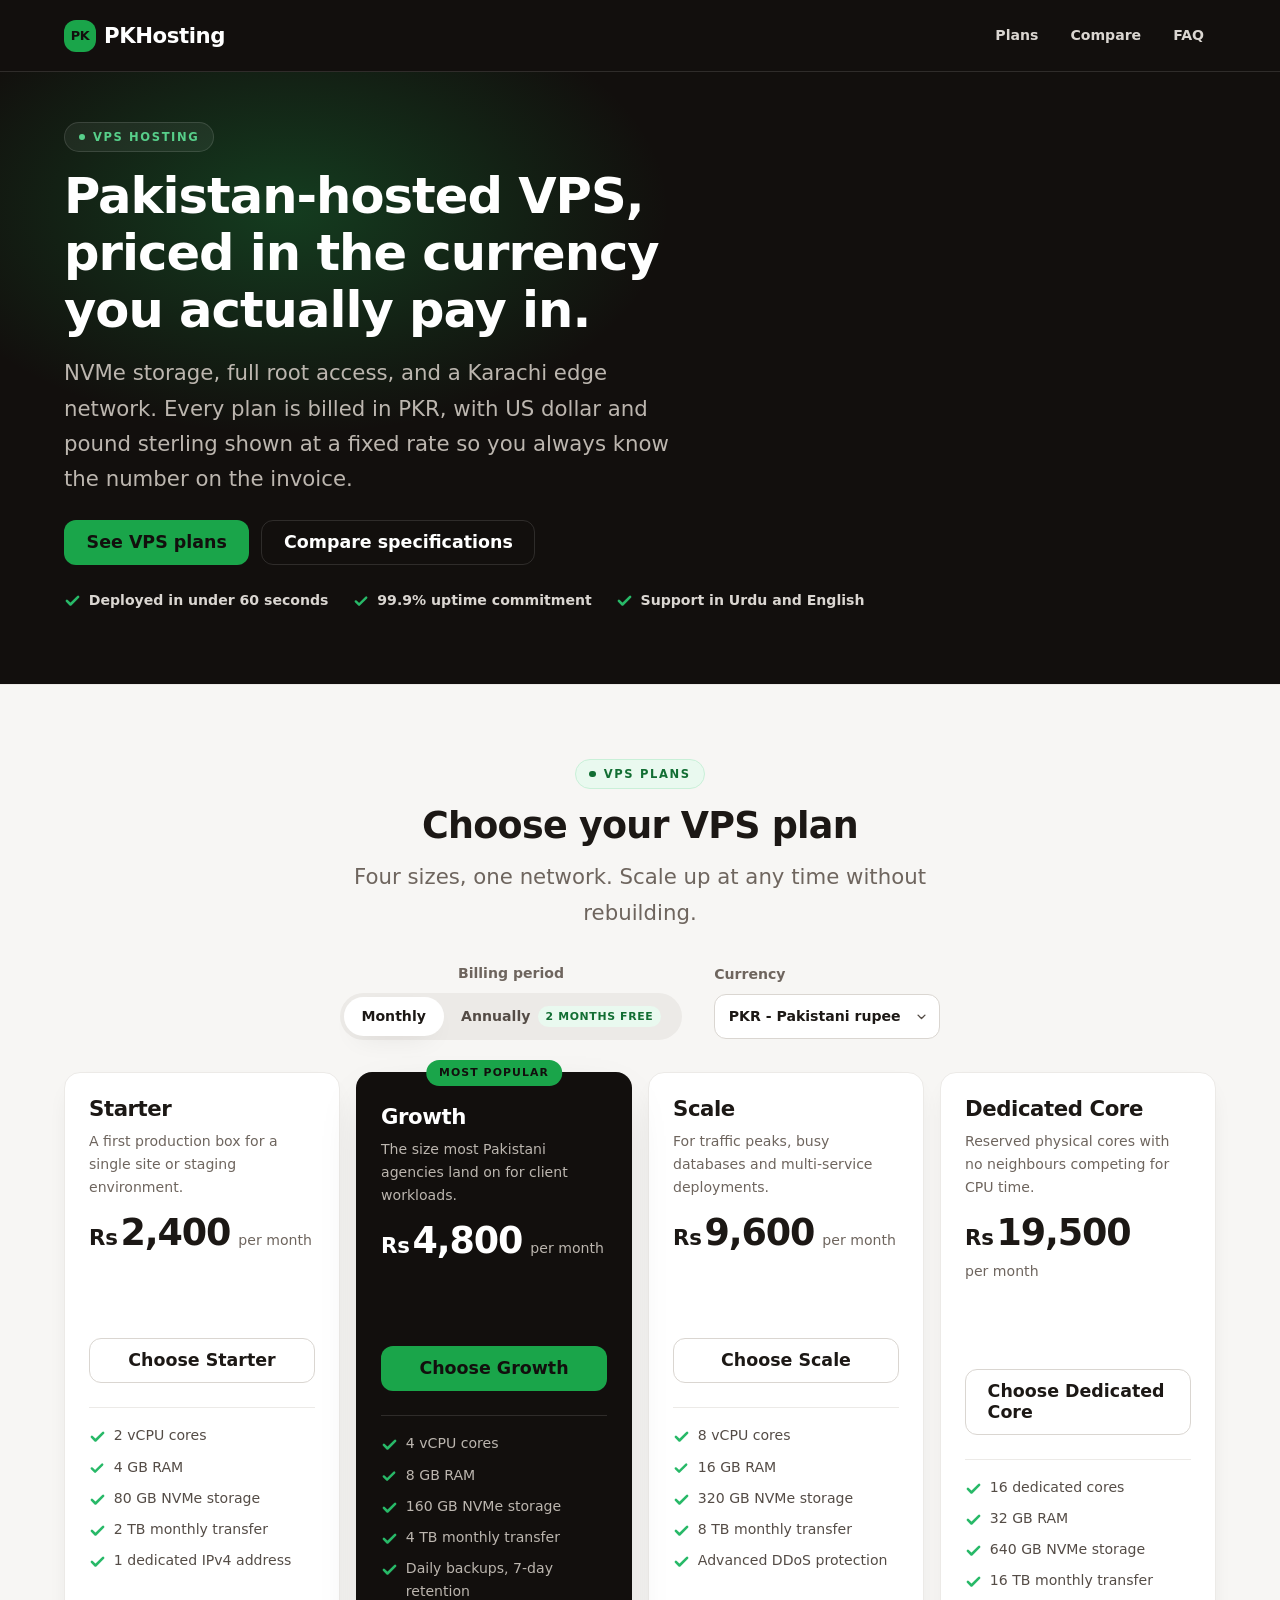
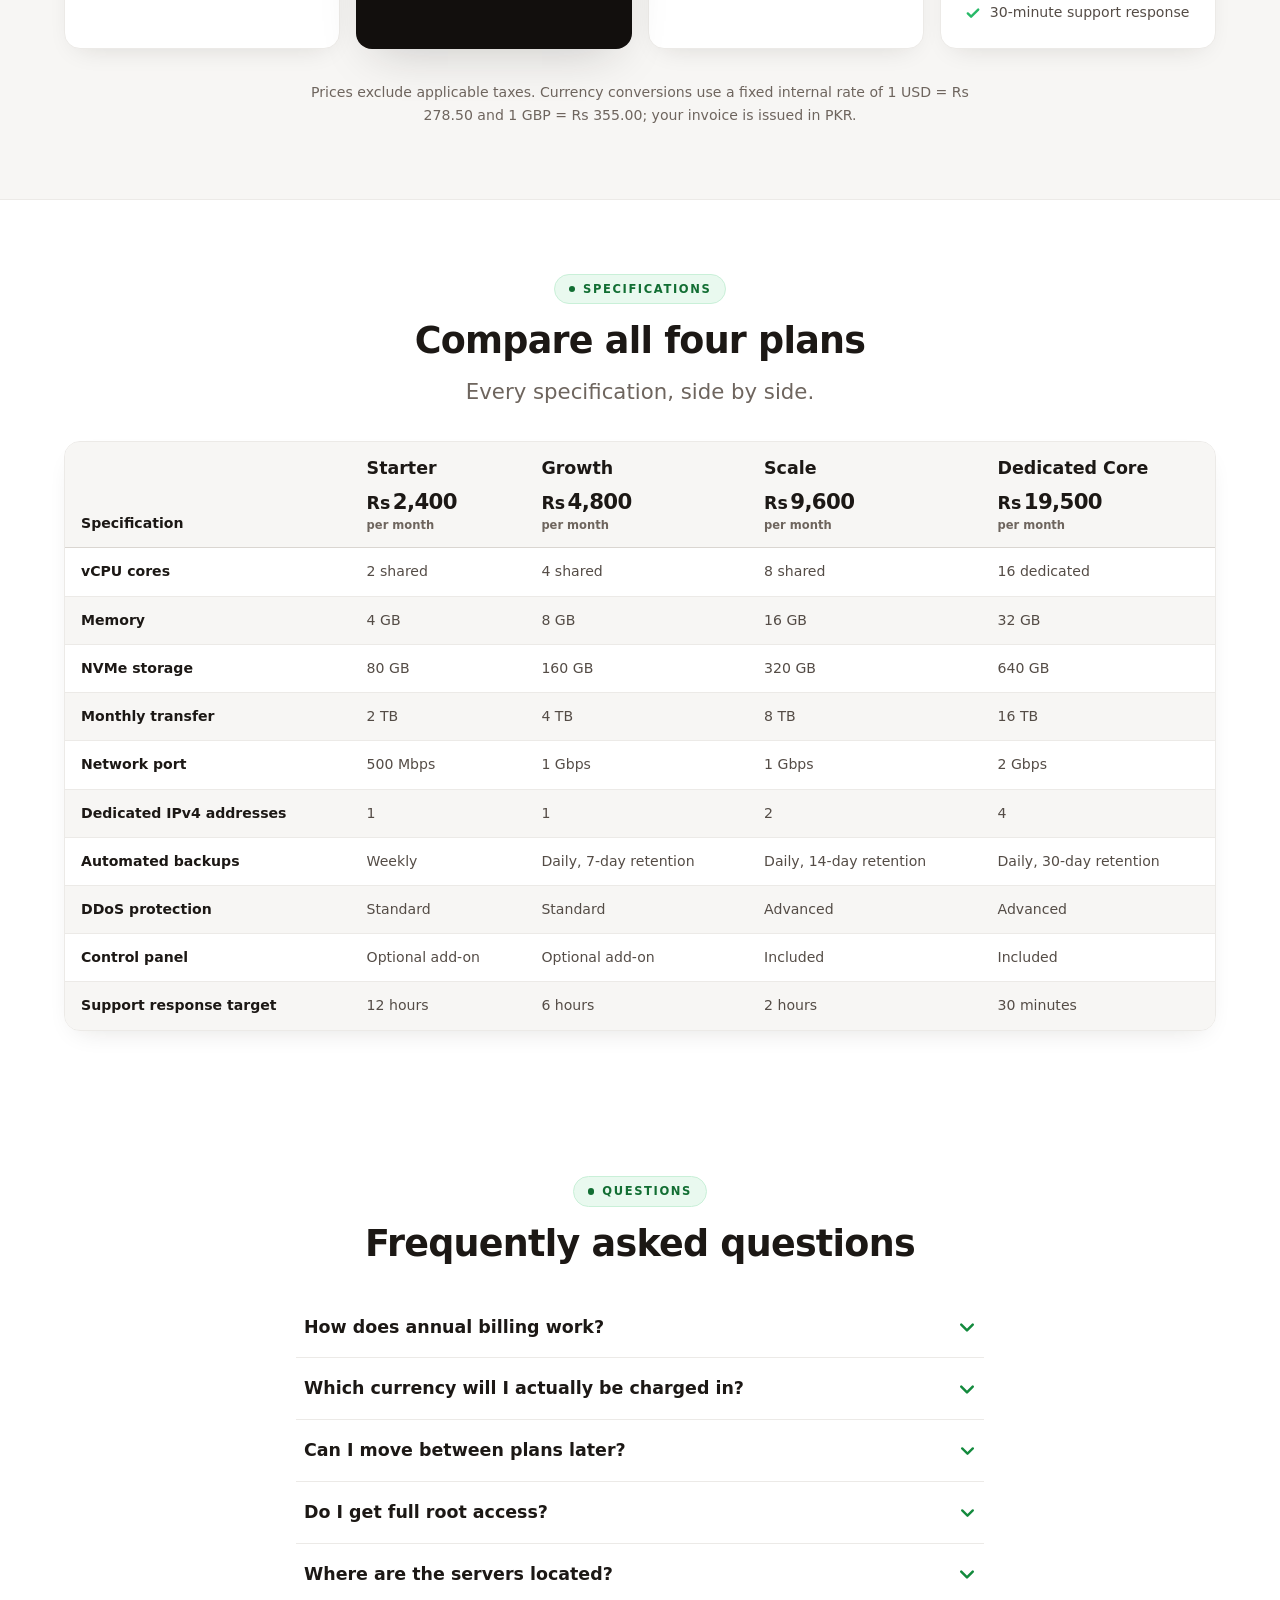
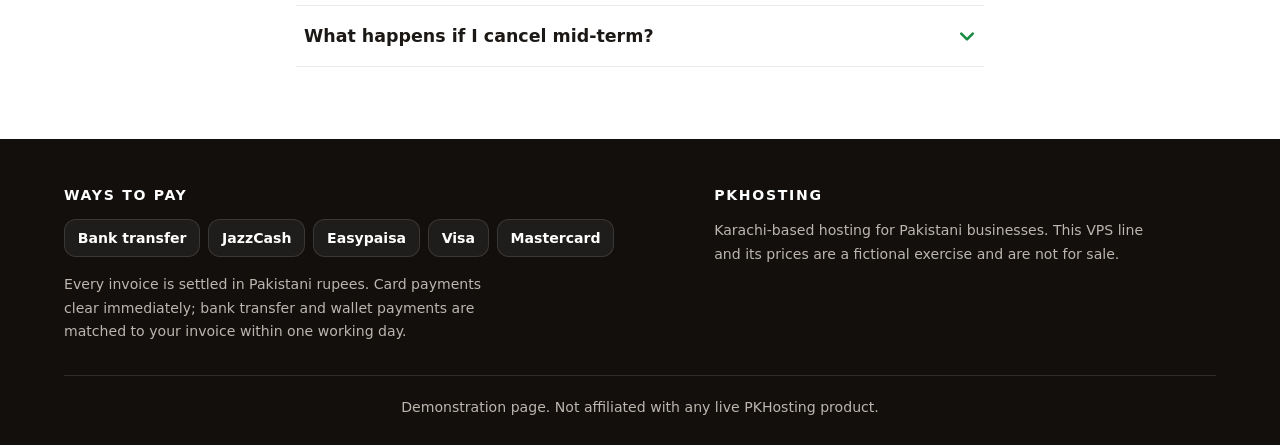
==== commit fc9c20b2: "Derive every price from one base figure per plan BASE_PKR holds the monthly list price and nothing e" ====
--- a/index.html
+++ b/index.html
@@ -431,10 +431,13 @@
   </div>
   <div class="wrap">
     <p class="site-footer__legal">
-      <small>Demonstration page built for a hiring assessment. Not affiliated with any live PKHosting product.</small>
+      <small>Demonstration page. Not affiliated with any live PKHosting product.</small>
     </p>
   </div>
 </footer>
 
+<!-- Deliberately not deferred: the restored currency and period must be applied before the first paint. -->
+<script src="js/pricing.js"></script>
+
 </body>
 </html>
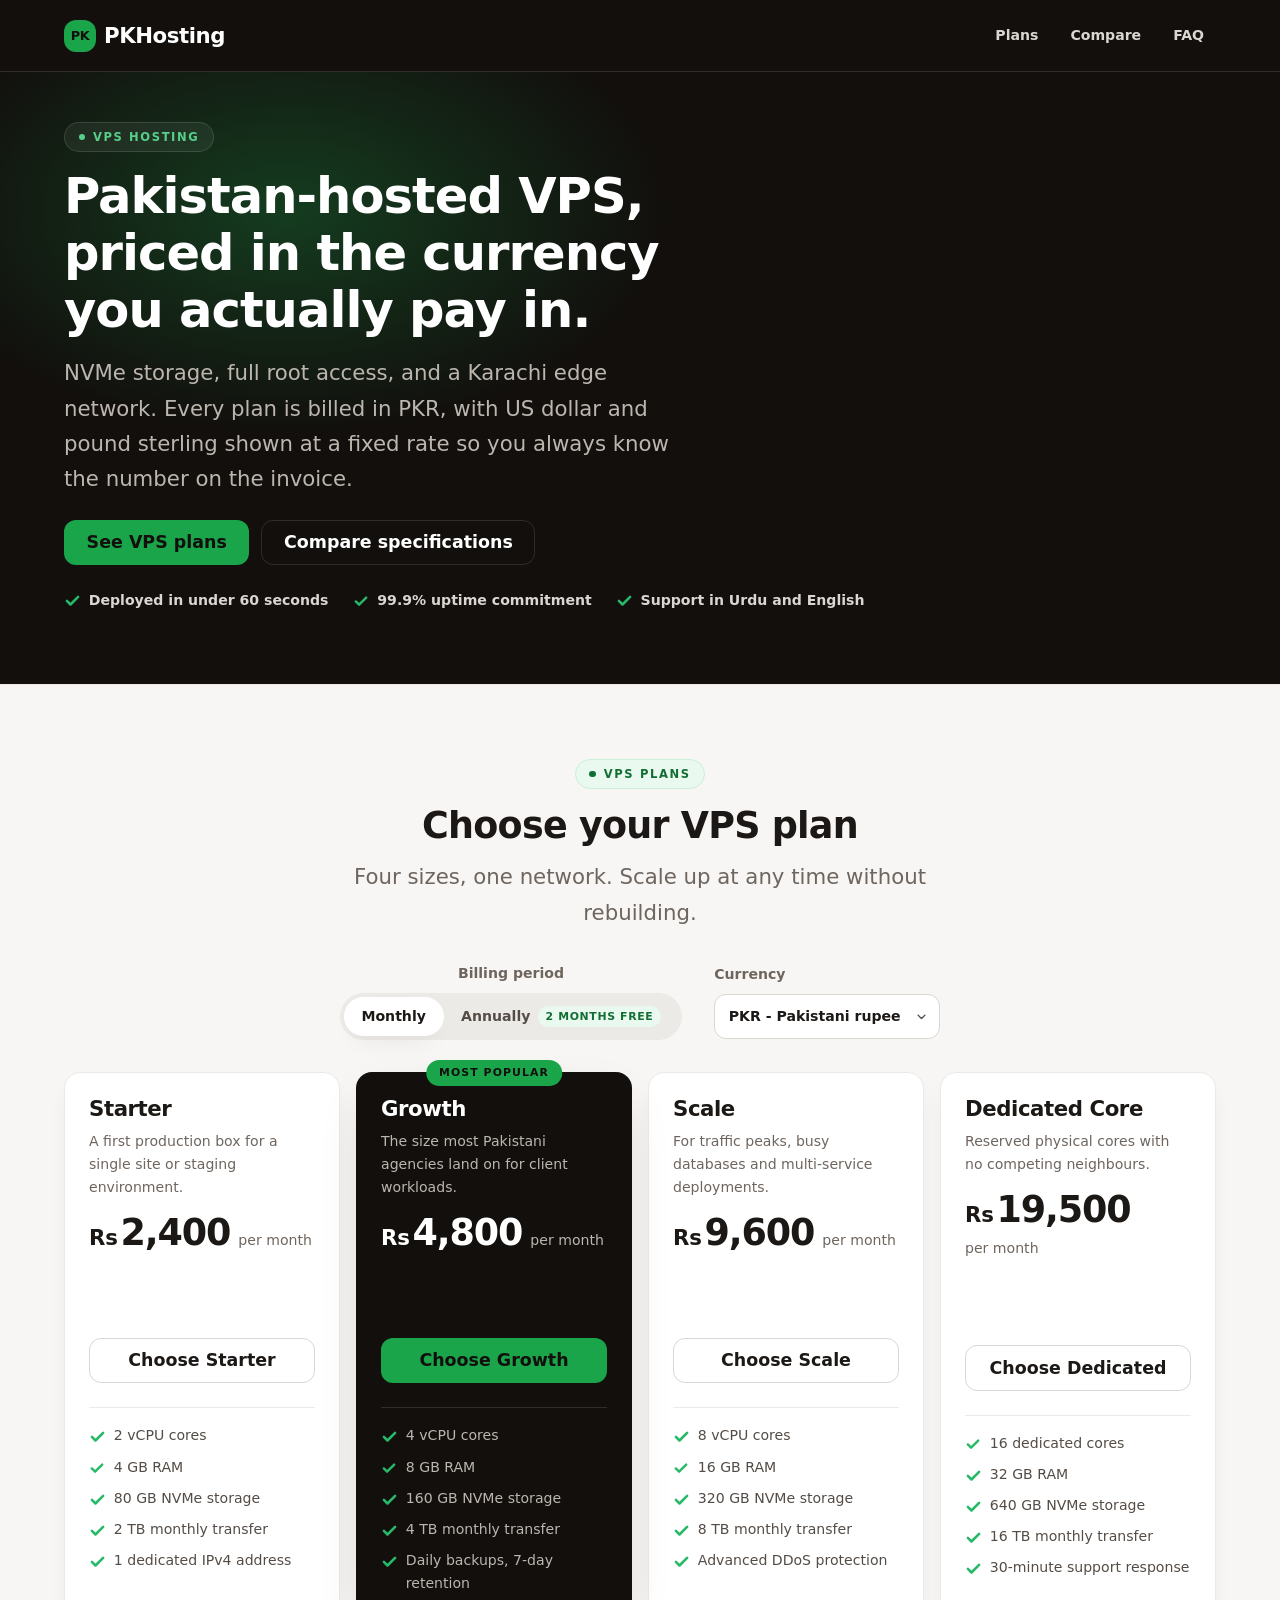
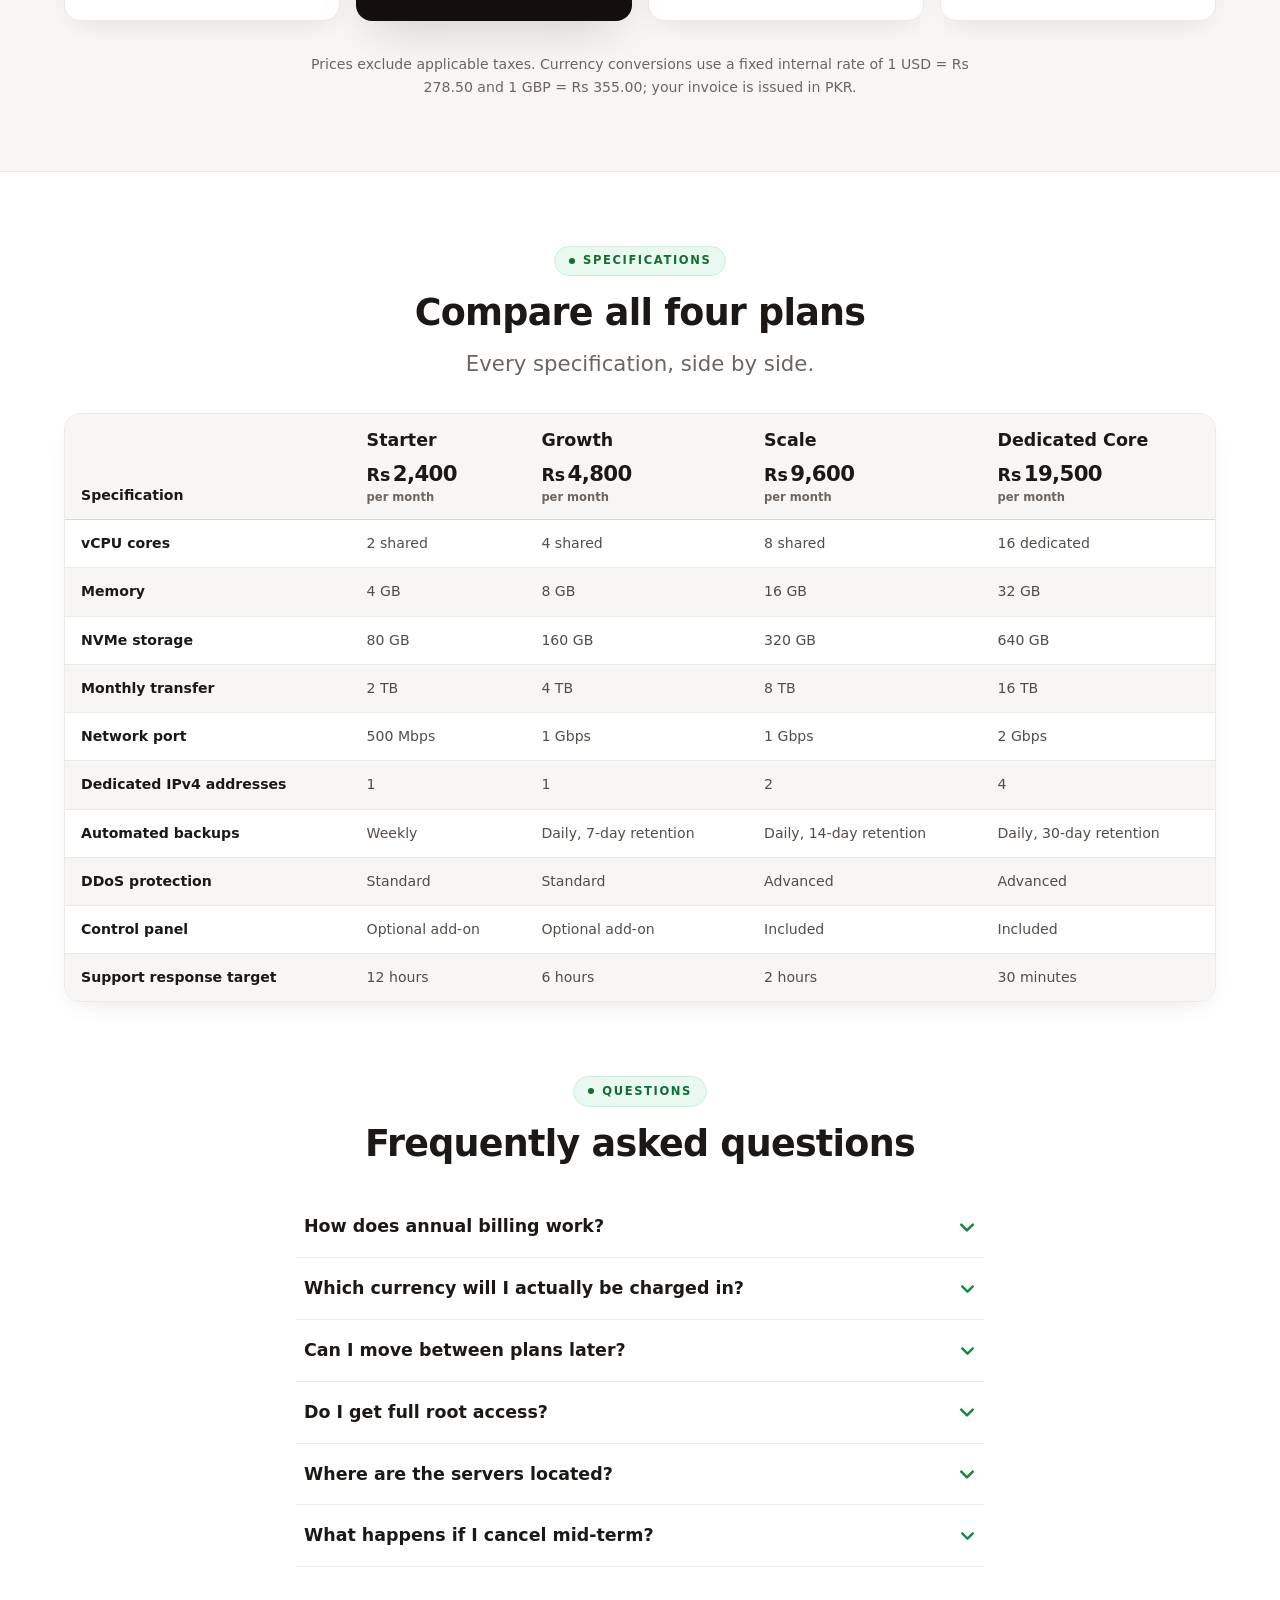
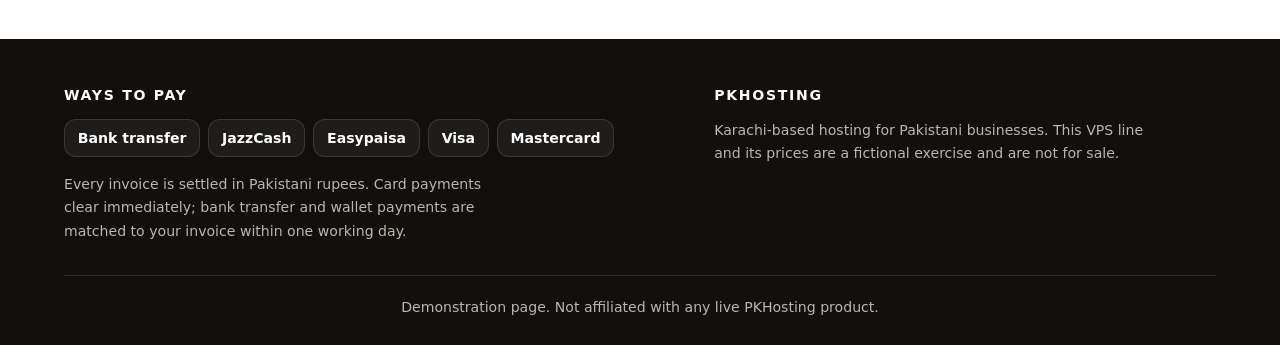
==== commit b4cb44a8: "Align the plan cards Cards stretch to a common height instead of sizing to their own content, and th" ====
--- a/index.html
+++ b/index.html
@@ -164,7 +164,7 @@
 
         <li class="card">
           <h3 class="card__name" id="plan-dedicated">Dedicated Core</h3>
-          <p class="card__pitch">Reserved physical cores with no neighbours competing for CPU time.</p>
+          <p class="card__pitch">Reserved physical cores with no competing neighbours.</p>
           <p class="card__price">
             <span class="price" data-plan="dedicated">
               <span class="price__symbol">Rs</span><span class="price__amount">19,500</span>
@@ -176,7 +176,7 @@
             <span class="card__annual-save"></span>
           </p>
           <p class="card__cta">
-            <a class="btn btn--ghost btn--block" href="#compare" aria-describedby="plan-dedicated">Choose Dedicated Core</a>
+            <a class="btn btn--ghost btn--block" href="#compare" aria-describedby="plan-dedicated">Choose Dedicated</a>
           </p>
           <ul class="card__specs" role="list">
             <li>16 dedicated cores</li>
--- a/css/styles.css
+++ b/css/styles.css
@@ -279,7 +279,7 @@
   gap: var(--sp-2);
   color: var(--text-on-inverse);
   font-weight: 800;
-  font-size: var(--step-1);
+  font-size: var(--step-0);
   letter-spacing: -0.02em;
   text-decoration: none;
 }
@@ -287,8 +287,8 @@
 .brand__mark {
   display: grid;
   place-items: center;
-  width: 2rem;
-  height: 2rem;
+  width: 1.75rem;
+  height: 1.75rem;
   border-radius: var(--radius);
   background: var(--brand-500);
   color: var(--ink-950);
@@ -299,17 +299,34 @@
 .site-nav__list {
   display: flex;
   flex-wrap: wrap;
-  gap: var(--sp-2);
+  gap: var(--sp-1);
 }
 
 .site-nav__list a {
   display: inline-block;
-  padding: var(--sp-2) var(--sp-3);
+  padding: var(--sp-2);
   border-radius: var(--radius);
   color: var(--ink-200);
-  font-size: var(--step--1);
+  font-size: 0.78rem;
   font-weight: 600;
   text-decoration: none;
+}
+
+/* Room to breathe once the header is no longer close to wrapping. */
+@media (min-width: 40em) {
+  .brand { font-size: var(--step-1); }
+
+  .brand__mark {
+    width: 2rem;
+    height: 2rem;
+  }
+
+  .site-nav__list { gap: var(--sp-2); }
+
+  .site-nav__list a {
+    padding: var(--sp-2) var(--sp-3);
+    font-size: var(--step--1);
+  }
 }
 
 .site-nav__list a:hover {
@@ -424,7 +441,23 @@
 .plans,
 .compare,
 .faq {
-  padding-block: var(--sp-8);
+  padding-block: var(--sp-7);
+}
+
+@media (min-width: 48em) {
+  .plans,
+  .compare,
+  .faq {
+    padding-block: var(--sp-8);
+  }
+}
+
+/*
+  These two sit on the same white ground with no divider between them, so the
+  gap should be one section's worth of padding, not two.
+*/
+.compare + .faq {
+  padding-block-start: 0;
 }
 
 .plans {
@@ -540,7 +573,15 @@
   display: flex;
   flex-direction: column;
   gap: var(--sp-2);
-  text-align: left;
+  text-align: center;
+}
+
+/* Stacked, the label reads as part of the centred column; alongside the
+   billing pill it lines up with its own select instead. */
+@media (min-width: 40em) {
+  .currency {
+    text-align: left;
+  }
 }
 
 .currency select {
@@ -567,9 +608,8 @@
 
 .cards {
   display: grid;
-  gap: var(--sp-4);
+  gap: var(--sp-6) var(--sp-4);
   grid-template-columns: repeat(auto-fit, minmax(15rem, 1fr));
-  align-items: start;
 }
 
 .card {
@@ -586,7 +626,6 @@
 
 .card--featured {
   position: relative;
-  padding-top: var(--sp-6);
   border-color: transparent;
   background: var(--surface-inverse);
   color: var(--text-body-inverse);
@@ -615,6 +654,7 @@
 }
 
 .card__pitch {
+  min-height: 3.3em;   /* two lines, so the price below never sits lower */
   margin-top: var(--sp-2);
   font-size: var(--step--1);
   color: var(--text-muted);
